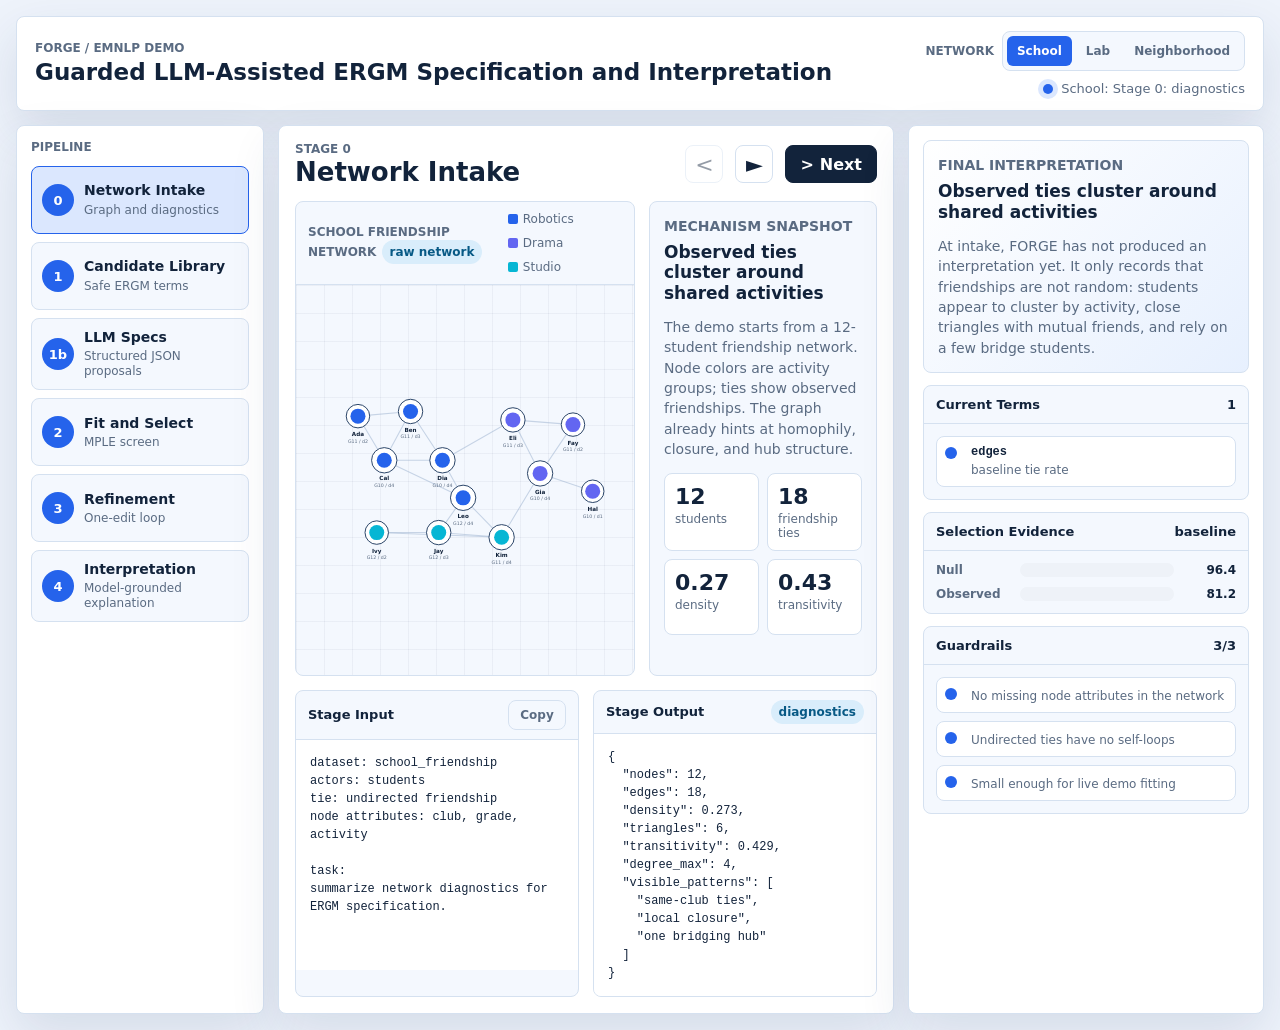
==== index.html @ 297fa92e "Remove 'toy' wording from interface copy" ====
<!doctype html>
<html lang="en">
  <head>
    <meta charset="utf-8" />
    <meta name="viewport" content="width=device-width, initial-scale=1" />
    <title>FORGE EMNLP Demo</title>
    <link rel="stylesheet" href="./styles.css" />
  </head>
  <body>
    <main class="app-shell">
      <header class="topbar">
        <div>
          <p class="eyebrow">FORGE / EMNLP Demo</p>
          <h1>Guarded LLM-Assisted ERGM Specification and Interpretation</h1>
        </div>
        <div class="top-actions">
          <div class="network-picker" aria-label="Choose demo network">
            <span class="network-label">Network</span>
            <div id="network-picker" class="network-options"></div>
          </div>
          <div class="run-status" aria-live="polite">
            <span class="status-dot"></span>
            <span id="stage-status">Stage 0 ready</span>
          </div>
        </div>
      </header>

      <section class="workspace">
        <aside class="stage-rail" aria-label="Pipeline stages">
          <div class="stage-title">Pipeline</div>
          <div id="stage-list" class="stage-list"></div>
        </aside>

        <section class="main-panel" aria-labelledby="current-stage-title">
          <div class="panel-head">
            <div>
              <p id="current-stage-kicker" class="kicker">Stage 0</p>
              <h2 id="current-stage-title">Network Intake</h2>
            </div>
            <div class="controls" aria-label="Stage controls">
              <button id="prev-step" class="icon-button" type="button" title="Previous stage" aria-label="Previous stage">
                <span aria-hidden="true">&lt;</span>
              </button>
              <button id="play-step" class="icon-button" type="button" title="Replay pipeline" aria-label="Replay pipeline">
                <span aria-hidden="true">&#9658;</span>
              </button>
              <button id="next-step" class="primary-button" type="button">
                <span aria-hidden="true">&gt;</span>
                <span>Next</span>
              </button>
            </div>
          </div>

          <div class="canvas-row">
            <div class="network-frame">
              <div class="canvas-toolbar">
                <div>
                  <span id="network-title" class="toolbar-label">School Friendship Network</span>
                  <span id="lens-label" class="lens-pill">raw network</span>
                </div>
                <div id="network-legend" class="legend"></div>
              </div>
              <svg id="network-svg" viewBox="0 0 720 440" role="img" aria-label="Small demo network visualization"></svg>
            </div>

            <div class="stage-card">
              <p class="card-label">Mechanism Snapshot</p>
              <h3 id="mechanism-title">Observed ties cluster by activity group</h3>
              <p id="mechanism-copy"></p>
              <div id="metric-grid" class="metric-grid"></div>
            </div>
          </div>

          <div class="evidence-grid">
            <div class="evidence-panel">
              <div class="panel-subhead">
                <span>Stage Input</span>
                <button id="copy-prompt" class="ghost-button" type="button">Copy</button>
              </div>
              <pre id="prompt-view" class="code-panel"></pre>
            </div>
            <div class="evidence-panel">
              <div class="panel-subhead">
                <span>Stage Output</span>
                <span id="output-badge" class="output-badge">diagnostics</span>
              </div>
              <pre id="output-view" class="code-panel"></pre>
            </div>
          </div>
        </section>

        <aside class="right-panel" aria-label="Model evidence">
          <section class="summary-band">
            <p class="card-label">Final Interpretation</p>
            <h3 id="theory-headline">Friendship is explained by shared context plus local clustering.</h3>
            <p id="theory-copy"></p>
          </section>

          <section class="term-section">
            <div class="panel-subhead compact">
              <span>Current Terms</span>
              <span id="term-count">0</span>
            </div>
            <div id="term-list" class="term-list"></div>
          </section>

          <section class="chart-section">
            <div class="panel-subhead compact">
              <span>Selection Evidence</span>
              <span id="best-model-label">M4</span>
            </div>
            <div id="bic-chart" class="bic-chart"></div>
          </section>

          <section class="audit-section">
            <div class="panel-subhead compact">
              <span>Guardrails</span>
              <span id="guardrail-score">0/0</span>
            </div>
            <div id="guardrail-list" class="guardrail-list"></div>
          </section>
        </aside>
      </section>
    </main>

    <script src="./app.js"></script>
  </body>
</html>
---- styles.css ----
:root {
  --bg: #eef3fb;
  --panel: #ffffff;
  --ink: #12233b;
  --muted: #5a6b82;
  --line: #d5e1f0;
  --green: #2563eb;
  --green-soft: #dbe7fe;
  --amber: #0284c7;
  --amber-soft: #d9edfb;
  --rose: #6366f1;
  --rose-soft: #e5e7ff;
  --blue: #06b6d4;
  --blue-soft: #cffafe;
  --gray-soft: #eef2f8;
  --shadow: 0 20px 50px rgba(30, 58, 95, 0.12);
}

* {
  box-sizing: border-box;
}

html,
body {
  margin: 0;
  min-height: 100%;
  color: var(--ink);
  background: var(--bg);
  font-family: Inter, ui-sans-serif, system-ui, -apple-system, BlinkMacSystemFont, "Segoe UI", sans-serif;
}

body {
  overflow-x: hidden;
}

button {
  font: inherit;
}

.app-shell {
  min-height: 100vh;
  display: flex;
  flex-direction: column;
  gap: 14px;
  padding: 16px;
}

.topbar {
  min-height: 76px;
  display: flex;
  align-items: center;
  justify-content: space-between;
  gap: 16px;
  padding: 14px 18px;
  background: var(--panel);
  border: 1px solid var(--line);
  border-radius: 8px;
  box-shadow: var(--shadow);
}

.eyebrow,
.kicker,
.card-label,
.stage-title,
.toolbar-label {
  margin: 0;
  color: var(--muted);
  font-size: 12px;
  font-weight: 700;
  text-transform: uppercase;
}

.topbar h1 {
  margin: 4px 0 0;
  max-width: 1040px;
  font-size: 23px;
  line-height: 1.18;
  font-weight: 760;
}

.top-actions {
  display: flex;
  align-items: flex-end;
  flex-direction: column;
  gap: 10px;
}

.network-picker {
  display: flex;
  align-items: center;
  gap: 8px;
}

.network-label {
  color: var(--muted);
  font-size: 12px;
  font-weight: 800;
  text-transform: uppercase;
}

.network-options {
  display: inline-flex;
  align-items: center;
  gap: 4px;
  padding: 4px;
  border: 1px solid var(--line);
  border-radius: 8px;
  background: #f4f8fe;
}

.network-button {
  min-height: 30px;
  padding: 0 10px;
  color: var(--muted);
  background: transparent;
  border: 0;
  border-radius: 6px;
  cursor: pointer;
  font-size: 12px;
  font-weight: 800;
}

.network-button:hover,
.network-button:focus-visible {
  color: var(--ink);
  background: var(--gray-soft);
  outline: none;
}

.network-button.active {
  color: #ffffff;
  background: var(--green);
}

.run-status {
  min-width: 150px;
  display: inline-flex;
  align-items: center;
  justify-content: flex-end;
  gap: 8px;
  color: var(--muted);
  font-size: 13px;
  white-space: nowrap;
}

.status-dot {
  width: 10px;
  height: 10px;
  border-radius: 50%;
  background: var(--green);
  box-shadow: 0 0 0 5px var(--green-soft);
}

.workspace {
  min-height: calc(100vh - 122px);
  display: grid;
  grid-template-columns: 248px minmax(0, 1fr) 356px;
  gap: 14px;
}

.stage-rail,
.main-panel,
.right-panel {
  min-width: 0;
  background: var(--panel);
  border: 1px solid var(--line);
  border-radius: 8px;
  box-shadow: var(--shadow);
}

.stage-rail {
  padding: 14px;
}

.stage-list {
  display: flex;
  flex-direction: column;
  gap: 8px;
  margin-top: 12px;
}

.stage-button {
  width: 100%;
  min-height: 68px;
  display: grid;
  grid-template-columns: 32px 1fr;
  gap: 10px;
  align-items: center;
  padding: 10px;
  text-align: left;
  color: var(--ink);
  background: #f4f8fe;
  border: 1px solid var(--line);
  border-radius: 8px;
  cursor: pointer;
}

.stage-button:hover,
.stage-button:focus-visible {
  border-color: var(--green);
  outline: none;
}

.stage-button.active {
  background: var(--green-soft);
  border-color: var(--green);
}

.stage-index {
  width: 32px;
  height: 32px;
  display: grid;
  place-items: center;
  border-radius: 50%;
  color: #ffffff;
  background: var(--green);
  font-size: 13px;
  font-weight: 800;
}

.stage-name {
  display: block;
  font-size: 14px;
  font-weight: 750;
  line-height: 1.15;
}

.stage-subtitle {
  display: block;
  margin-top: 4px;
  color: var(--muted);
  font-size: 12px;
  line-height: 1.25;
}

.main-panel {
  display: flex;
  flex-direction: column;
  gap: 14px;
  padding: 16px;
}

.panel-head,
.canvas-toolbar,
.panel-subhead,
.controls {
  display: flex;
  align-items: center;
  justify-content: space-between;
  gap: 12px;
}

.panel-head h2 {
  margin: 2px 0 0;
  font-size: 26px;
  line-height: 1.1;
}

.controls {
  justify-content: flex-end;
}

.icon-button,
.primary-button,
.ghost-button {
  border: 1px solid var(--line);
  border-radius: 8px;
  background: var(--panel);
  color: var(--ink);
  cursor: pointer;
}

.icon-button {
  width: 38px;
  height: 38px;
  display: grid;
  place-items: center;
  font-size: 22px;
}

.primary-button {
  height: 38px;
  display: inline-flex;
  align-items: center;
  gap: 6px;
  padding: 0 14px;
  color: #ffffff;
  background: var(--ink);
  border-color: var(--ink);
  font-weight: 750;
}

.ghost-button {
  min-width: 58px;
  height: 30px;
  padding: 0 10px;
  color: var(--muted);
  background: #f4f8fe;
  font-size: 12px;
  font-weight: 700;
}

.icon-button:hover,
.primary-button:hover,
.ghost-button:hover,
.stage-button:hover {
  transform: translateY(-1px);
}

.icon-button:disabled,
.primary-button:disabled {
  cursor: not-allowed;
  opacity: 0.45;
  transform: none;
}

.canvas-row {
  min-height: 438px;
  display: grid;
  grid-template-columns: minmax(340px, 1fr) minmax(210px, 240px);
  gap: 14px;
}

.network-frame,
.stage-card,
.evidence-panel,
.summary-band,
.term-section,
.chart-section,
.audit-section {
  border: 1px solid var(--line);
  border-radius: 8px;
  background: #f4f8fe;
}

.network-frame {
  min-height: 438px;
  display: flex;
  flex-direction: column;
  overflow: hidden;
}

.canvas-toolbar {
  min-height: 46px;
  padding: 10px 12px;
  border-bottom: 1px solid var(--line);
}

.lens-pill,
.output-badge {
  display: inline-flex;
  align-items: center;
  min-height: 24px;
  padding: 0 8px;
  border-radius: 999px;
  background: var(--amber-soft);
  color: #075985;
  font-size: 12px;
  font-weight: 750;
}

.legend {
  display: flex;
  flex-wrap: wrap;
  gap: 10px;
  color: var(--muted);
  font-size: 12px;
}

.legend span {
  display: inline-flex;
  align-items: center;
  gap: 5px;
}

.swatch {
  width: 10px;
  height: 10px;
  border-radius: 2px;
  display: inline-block;
}

.robotics {
  background: var(--green);
}

.drama {
  background: var(--rose);
}

.studio {
  background: var(--blue);
}

#network-svg {
  width: 100%;
  min-height: 390px;
  flex: 1;
  background:
    linear-gradient(rgba(30, 58, 95, 0.05) 1px, transparent 1px),
    linear-gradient(90deg, rgba(30, 58, 95, 0.05) 1px, transparent 1px);
  background-size: 28px 28px;
}

.edge {
  stroke: #9db3d0;
  stroke-width: 2.3;
  stroke-linecap: round;
  opacity: 0.52;
}

.edge.highlight {
  stroke: var(--amber);
  stroke-width: 4;
  opacity: 0.95;
}

.edge.muted {
  opacity: 0.18;
}

.node-ring {
  fill: #ffffff;
  stroke: #1e3a5f;
  stroke-width: 2;
}

.node-ring.highlight {
  stroke: var(--amber);
  stroke-width: 5;
}

.node-label {
  fill: var(--ink);
  font-size: 12px;
  font-weight: 750;
  pointer-events: none;
}

.node-sub {
  fill: var(--muted);
  font-size: 10px;
  pointer-events: none;
}

.stage-card {
  padding: 14px;
}

.stage-card h3,
.summary-band h3 {
  margin: 6px 0 8px;
  font-size: 17px;
  line-height: 1.2;
}

.stage-card p,
.summary-band p {
  color: var(--muted);
  font-size: 14px;
  line-height: 1.45;
}

.metric-grid {
  display: grid;
  grid-template-columns: 1fr 1fr;
  gap: 8px;
  margin-top: 14px;
}

.metric {
  min-height: 76px;
  padding: 10px;
  border: 1px solid var(--line);
  border-radius: 8px;
  background: var(--panel);
}

.metric-value {
  display: block;
  font-size: 22px;
  font-weight: 800;
}

.metric-label {
  display: block;
  margin-top: 3px;
  color: var(--muted);
  font-size: 12px;
}

.evidence-grid {
  display: grid;
  grid-template-columns: 1fr 1fr;
  gap: 14px;
  min-height: 276px;
}

.evidence-panel {
  min-width: 0;
  display: flex;
  flex-direction: column;
  overflow: hidden;
}

.panel-subhead {
  min-height: 42px;
  padding: 9px 12px;
  border-bottom: 1px solid var(--line);
  color: var(--ink);
  font-size: 13px;
  font-weight: 800;
}

.panel-subhead.compact {
  min-height: 38px;
}

.code-panel {
  margin: 0;
  padding: 14px;
  min-height: 230px;
  max-height: 314px;
  overflow: auto;
  color: #12233b;
  background: #ffffff;
  font-family: "SFMono-Regular", Consolas, "Liberation Mono", monospace;
  font-size: 12px;
  line-height: 1.5;
  white-space: pre-wrap;
}

.right-panel {
  display: flex;
  flex-direction: column;
  gap: 12px;
  padding: 14px;
}

.summary-band {
  padding: 14px;
  background: linear-gradient(135deg, #ffffff, #e7f0fe);
}

.summary-band p {
  margin-bottom: 0;
}

.term-section,
.chart-section,
.audit-section {
  overflow: hidden;
}

.term-list,
.guardrail-list {
  display: flex;
  flex-direction: column;
  gap: 8px;
  padding: 12px;
}

.term-chip,
.guardrail-item {
  display: grid;
  grid-template-columns: 18px 1fr;
  gap: 8px;
  align-items: start;
  min-height: 34px;
  padding: 8px;
  border: 1px solid var(--line);
  border-radius: 8px;
  background: var(--panel);
  font-size: 12px;
  line-height: 1.25;
}

.term-dot,
.guardrail-dot {
  width: 12px;
  height: 12px;
  margin-top: 2px;
  border-radius: 50%;
  background: var(--green);
}

.term-name {
  display: block;
  font-family: "SFMono-Regular", Consolas, "Liberation Mono", monospace;
  font-weight: 750;
}

.term-meaning,
.guardrail-copy {
  display: block;
  margin-top: 3px;
  color: var(--muted);
}

.bic-chart {
  display: flex;
  flex-direction: column;
  gap: 10px;
  padding: 12px;
}

.bar-row {
  display: grid;
  grid-template-columns: 76px 1fr 54px;
  gap: 8px;
  align-items: center;
  font-size: 12px;
}

.bar-label {
  color: var(--muted);
  font-weight: 750;
}

.bar-track {
  height: 14px;
  background: var(--gray-soft);
  border-radius: 999px;
  overflow: hidden;
}

.bar-fill {
  height: 100%;
  min-width: 4px;
  border-radius: 999px;
  background: var(--green);
}

.bar-row:nth-child(2) .bar-fill {
  background: var(--amber);
}

.bar-row:nth-child(3) .bar-fill {
  background: var(--rose);
}

.bar-value {
  text-align: right;
  font-weight: 800;
}

@media (max-width: 1180px) {
  .workspace {
    grid-template-columns: 210px minmax(520px, 1fr);
  }

  .right-panel {
    grid-column: 1 / -1;
    display: grid;
    grid-template-columns: 1.4fr 1fr 1fr;
  }
}

@media (max-width: 860px) {
  .app-shell {
    padding: 10px;
  }

  .topbar,
  .workspace,
  .canvas-row,
  .evidence-grid,
  .right-panel {
    grid-template-columns: 1fr;
  }

  .topbar {
    align-items: flex-start;
    flex-direction: column;
  }

  .top-actions,
  .network-picker {
    width: 100%;
    align-items: flex-start;
  }

  .network-options {
    width: 100%;
    flex-wrap: wrap;
  }

  .network-button {
    flex: 1;
    min-width: 96px;
  }

  .run-status {
    justify-content: flex-start;
  }

  .stage-rail {
    order: 2;
  }

  .stage-list {
    display: grid;
    grid-template-columns: repeat(2, minmax(0, 1fr));
  }

  .panel-head {
    align-items: flex-start;
    flex-direction: column;
  }

  .controls {
    width: 100%;
  }

  .primary-button {
    flex: 1;
    justify-content: center;
  }

  .canvas-toolbar {
    align-items: flex-start;
    flex-direction: column;
  }

  #network-svg {
    min-height: 330px;
  }
}

@media (max-width: 520px) {
  .stage-list,
  .metric-grid {
    grid-template-columns: 1fr;
  }

  .topbar h1 {
    font-size: 19px;
  }
}
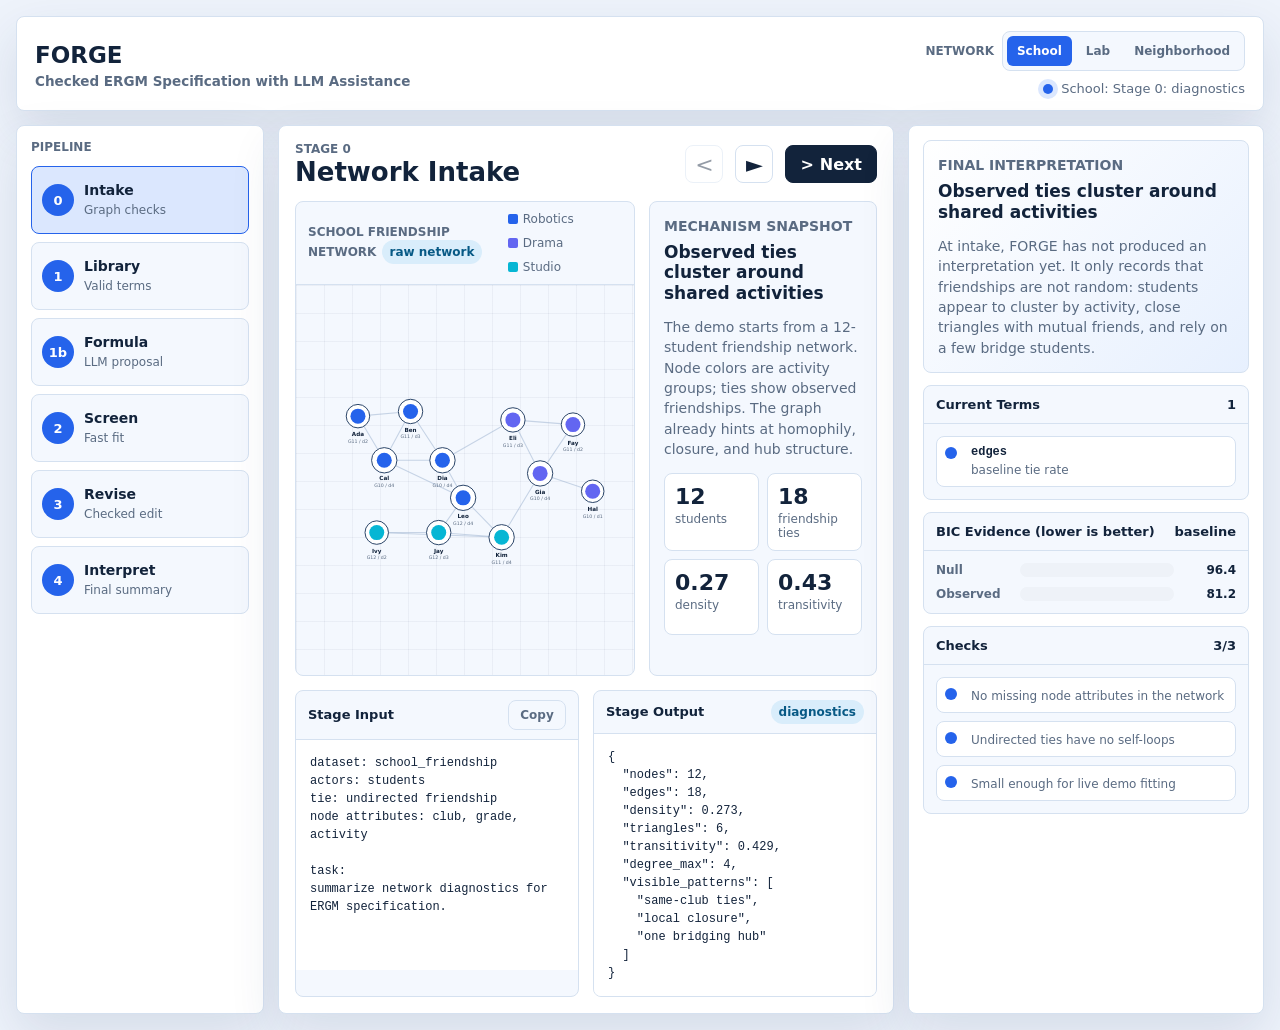
==== commit 6e41c6d8: "Simplify dashboard copy: short header, plain-language stage labels, Stage 4 rewrite" ====
--- a/index.html
+++ b/index.html
@@ -10,8 +10,8 @@
     <main class="app-shell">
       <header class="topbar">
         <div>
-          <p class="eyebrow">FORGE / EMNLP Demo</p>
-          <h1>Guarded LLM-Assisted ERGM Specification and Interpretation</h1>
+          <h1>FORGE</h1>
+          <p class="tagline">Checked ERGM Specification with LLM Assistance</p>
         </div>
         <div class="top-actions">
           <div class="network-picker" aria-label="Choose demo network">
@@ -106,7 +106,7 @@
 
           <section class="chart-section">
             <div class="panel-subhead compact">
-              <span>Selection Evidence</span>
+              <span>BIC Evidence (lower is better)</span>
               <span id="best-model-label">M4</span>
             </div>
             <div id="bic-chart" class="bic-chart"></div>
@@ -114,7 +114,7 @@
 
           <section class="audit-section">
             <div class="panel-subhead compact">
-              <span>Guardrails</span>
+              <span>Checks</span>
               <span id="guardrail-score">0/0</span>
             </div>
             <div id="guardrail-list" class="guardrail-list"></div>
--- a/styles.css
+++ b/styles.css
@@ -70,6 +70,13 @@
   text-transform: uppercase;
 }
 
+.tagline {
+  margin: 4px 0 0;
+  color: var(--muted);
+  font-size: 13.5px;
+  font-weight: 650;
+}
+
 .topbar h1 {
   margin: 4px 0 0;
   max-width: 1040px;
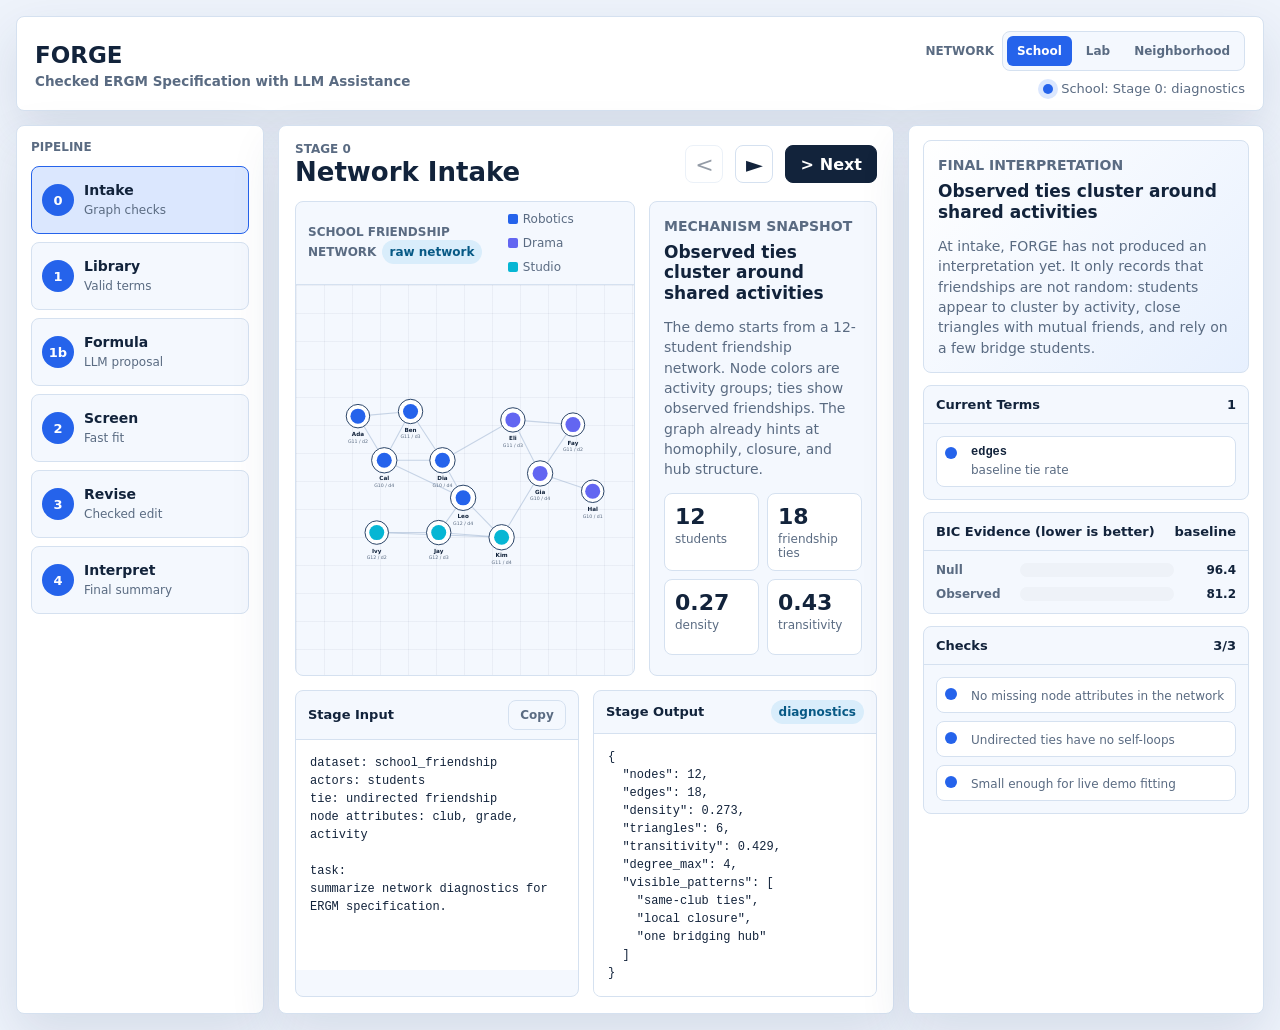
==== commit 053b3de1: "Add live pipeline mode front-end and layout/robustness fixes - live.js: health-gated live run bar; b" ====
--- a/index.html
+++ b/index.html
@@ -24,6 +24,65 @@
           </div>
         </div>
       </header>
+
+      <section id="live-bar" class="live-bar" hidden aria-label="Live pipeline run">
+        <div class="live-field">
+          <label for="live-source">Network</label>
+          <select id="live-source">
+            <option value="school" selected>School</option>
+            <option value="lab">Lab</option>
+            <option value="neighborhood">Neighborhood</option>
+            <option value="custom">Custom JSON</option>
+          </select>
+        </div>
+        <div class="live-field">
+          <label for="live-model">Model</label>
+          <select id="live-model"></select>
+        </div>
+        <div class="live-field grow">
+          <label for="live-actors">Actors</label>
+          <input id="live-actors" type="text" />
+        </div>
+        <div class="live-field grow">
+          <label for="live-tie">Tie meaning</label>
+          <input id="live-tie" type="text" />
+        </div>
+        <div class="live-field grow">
+          <label for="live-constraint">Constraint</label>
+          <input id="live-constraint" type="text" />
+        </div>
+        <button id="live-run" class="primary-button live-run" type="button">
+          <span aria-hidden="true">&#9658;</span>
+          <span>Run live pipeline</span>
+        </button>
+        <span id="live-status" class="live-status" data-state="idle">Live server connected — run the real pipeline on this network.</span>
+        <div id="live-custom-wrap" class="live-custom" hidden>
+          <label for="live-custom">Custom network JSON — {"directed": false, "nodes": [{"id": "a", "attrs": {"team": "X"}}, {"id": "b", "attrs": {"team": "Y"}}], "edges": [["a", "b"]]}</label>
+          <textarea id="live-custom" rows="6" spellcheck="false">{
+  "directed": false,
+  "nodes": [
+    {"id": "a", "attrs": {"team": "X", "level": "junior"}},
+    {"id": "b", "attrs": {"team": "X", "level": "senior"}},
+    {"id": "c", "attrs": {"team": "X", "level": "junior"}},
+    {"id": "d", "attrs": {"team": "Y", "level": "senior"}},
+    {"id": "e", "attrs": {"team": "Y", "level": "junior"}},
+    {"id": "f", "attrs": {"team": "Y", "level": "junior"}},
+    {"id": "g", "attrs": {"team": "Z", "level": "senior"}},
+    {"id": "h", "attrs": {"team": "Z", "level": "junior"}},
+    {"id": "i", "attrs": {"team": "Z", "level": "senior"}},
+    {"id": "j", "attrs": {"team": "X", "level": "senior"}},
+    {"id": "k", "attrs": {"team": "Y", "level": "senior"}},
+    {"id": "l", "attrs": {"team": "Z", "level": "junior"}}
+  ],
+  "edges": [
+    ["a", "b"], ["a", "c"], ["b", "c"], ["b", "j"], ["c", "j"],
+    ["d", "e"], ["d", "f"], ["e", "f"], ["d", "k"], ["f", "k"],
+    ["g", "h"], ["g", "i"], ["h", "i"], ["i", "l"], ["g", "l"],
+    ["j", "d"], ["k", "g"], ["e", "l"]
+  ]
+}</textarea>
+        </div>
+      </section>
 
       <section class="workspace">
         <aside class="stage-rail" aria-label="Pipeline stages">
@@ -124,5 +183,6 @@
     </main>
 
     <script src="./app.js"></script>
+    <script src="./live.js"></script>
   </body>
 </html>
--- a/styles.css
+++ b/styles.css
@@ -744,3 +744,129 @@
     font-size: 19px;
   }
 }
+
+/* ---------------------------------------------------------------- live mode */
+
+.live-bar {
+  display: flex;
+  flex-wrap: wrap;
+  align-items: flex-end;
+  gap: 12px;
+  padding: 12px 18px;
+  background: var(--panel);
+  border: 1px solid var(--line);
+  border-radius: 8px;
+  box-shadow: var(--shadow);
+}
+
+.live-field {
+  display: flex;
+  flex-direction: column;
+  gap: 4px;
+  min-width: 120px;
+}
+
+.live-field.grow {
+  flex: 1 1 190px;
+}
+
+.live-field label {
+  font-size: 11px;
+  font-weight: 600;
+  letter-spacing: 0.04em;
+  text-transform: uppercase;
+  color: var(--muted);
+}
+
+.live-field select,
+.live-field input {
+  font: inherit;
+  font-size: 13px;
+  color: var(--ink);
+  background: #fff;
+  border: 1px solid var(--line);
+  border-radius: 6px;
+  padding: 7px 9px;
+}
+
+.live-field select:focus-visible,
+.live-field input:focus-visible,
+.live-custom textarea:focus-visible {
+  outline: 2px solid var(--green);
+  outline-offset: 1px;
+}
+
+.live-run {
+  white-space: nowrap;
+}
+
+.live-status {
+  flex: 1 1 100%;
+  font-size: 12.5px;
+  color: var(--muted);
+}
+
+.live-status[data-state="running"] {
+  color: var(--green);
+}
+
+.live-status[data-state="running"]::before {
+  content: "";
+  display: inline-block;
+  width: 9px;
+  height: 9px;
+  margin-right: 7px;
+  border-radius: 50%;
+  border: 2px solid var(--green-soft);
+  border-top-color: var(--green);
+  animation: live-spin 0.9s linear infinite;
+  vertical-align: -1px;
+}
+
+.live-status[data-state="done"] {
+  color: #15803d;
+}
+
+.live-status[data-state="error"] {
+  color: #b91c1c;
+}
+
+@keyframes live-spin {
+  to {
+    transform: rotate(360deg);
+  }
+}
+
+.live-custom {
+  flex: 1 1 100%;
+  display: flex;
+  flex-direction: column;
+  gap: 4px;
+}
+
+.live-custom label {
+  font-size: 11px;
+  color: var(--muted);
+}
+
+.live-custom textarea {
+  font-family: "SF Mono", ui-monospace, SFMono-Regular, Menlo, monospace;
+  font-size: 12px;
+  color: var(--ink);
+  background: var(--gray-soft);
+  border: 1px solid var(--line);
+  border-radius: 6px;
+  padding: 9px 11px;
+  resize: vertical;
+}
+
+.live-custom[hidden],
+.live-bar[hidden] {
+  display: none;
+}
+
+#mechanism-copy {
+  max-height: 236px;
+  overflow-y: auto;
+  padding-right: 6px;
+}
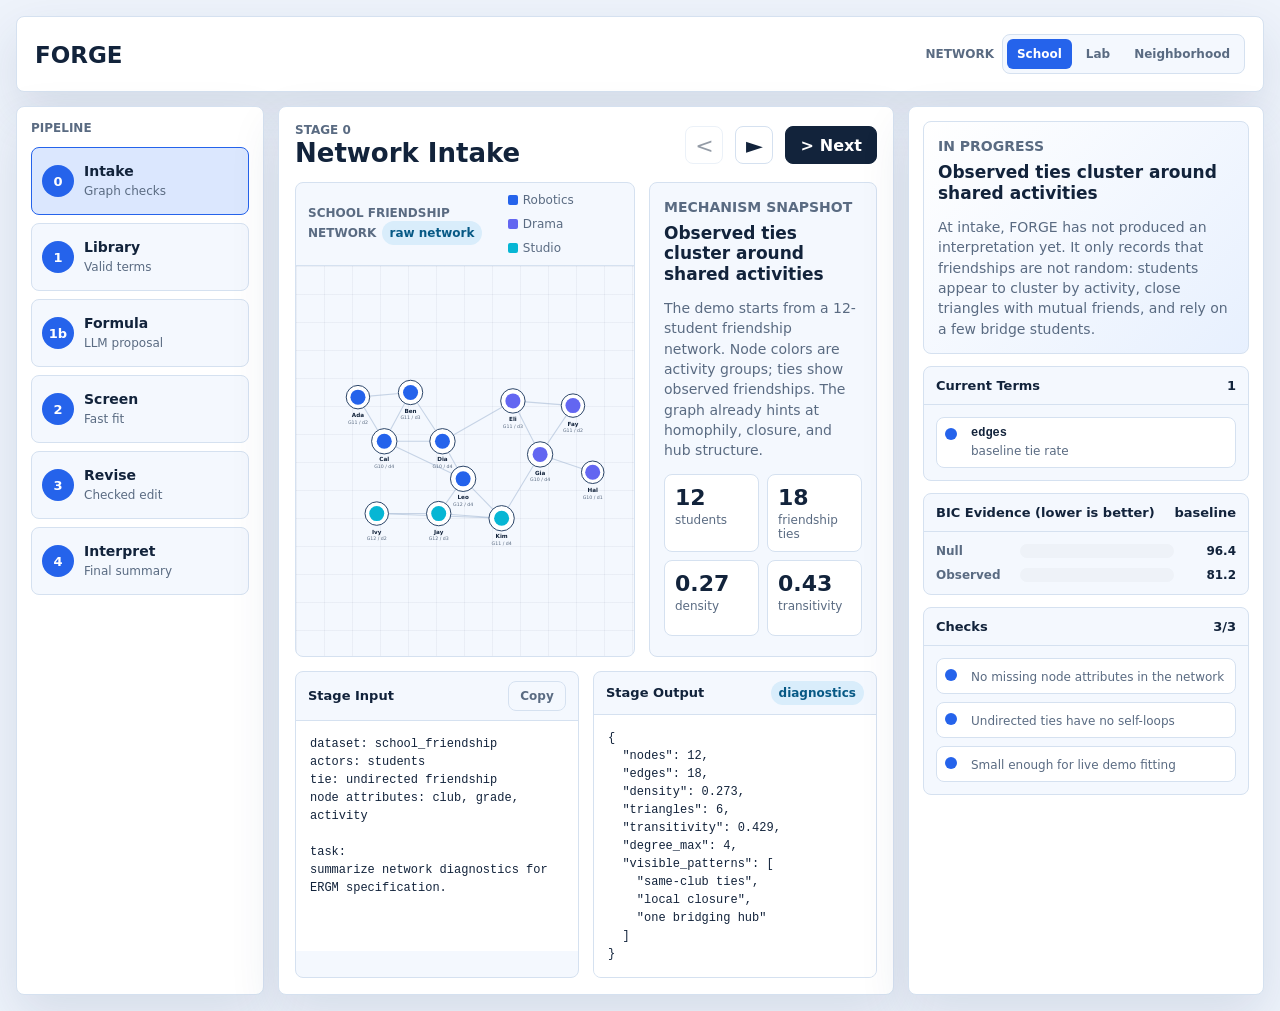
==== commit 4febed18: "Trim demo chrome: drop tagline, duplicate network picker, header status - remove header tagline and " ====
--- a/index.html
+++ b/index.html
@@ -11,7 +11,6 @@
       <header class="topbar">
         <div>
           <h1>FORGE</h1>
-          <p class="tagline">Checked ERGM Specification with LLM Assistance</p>
         </div>
         <div class="top-actions">
           <div class="network-picker" aria-label="Choose demo network">
@@ -150,7 +149,7 @@
 
         <aside class="right-panel" aria-label="Model evidence">
           <section class="summary-band">
-            <p class="card-label">Final Interpretation</p>
+            <p id="summary-label" class="card-label">In progress</p>
             <h3 id="theory-headline">Friendship is explained by shared context plus local clustering.</h3>
             <p id="theory-copy"></p>
           </section>
--- a/styles.css
+++ b/styles.css
@@ -870,3 +870,14 @@
   overflow-y: auto;
   padding-right: 6px;
 }
+
+/* Header run-status duplicates the stage rail below — always hidden. */
+.run-status {
+  display: none;
+}
+
+/* In live mode the run bar's Network dropdown replaces the header picker;
+   keep the header picker only for cached/static hosting (no run bar there). */
+body.forge-live .network-picker {
+  display: none;
+}
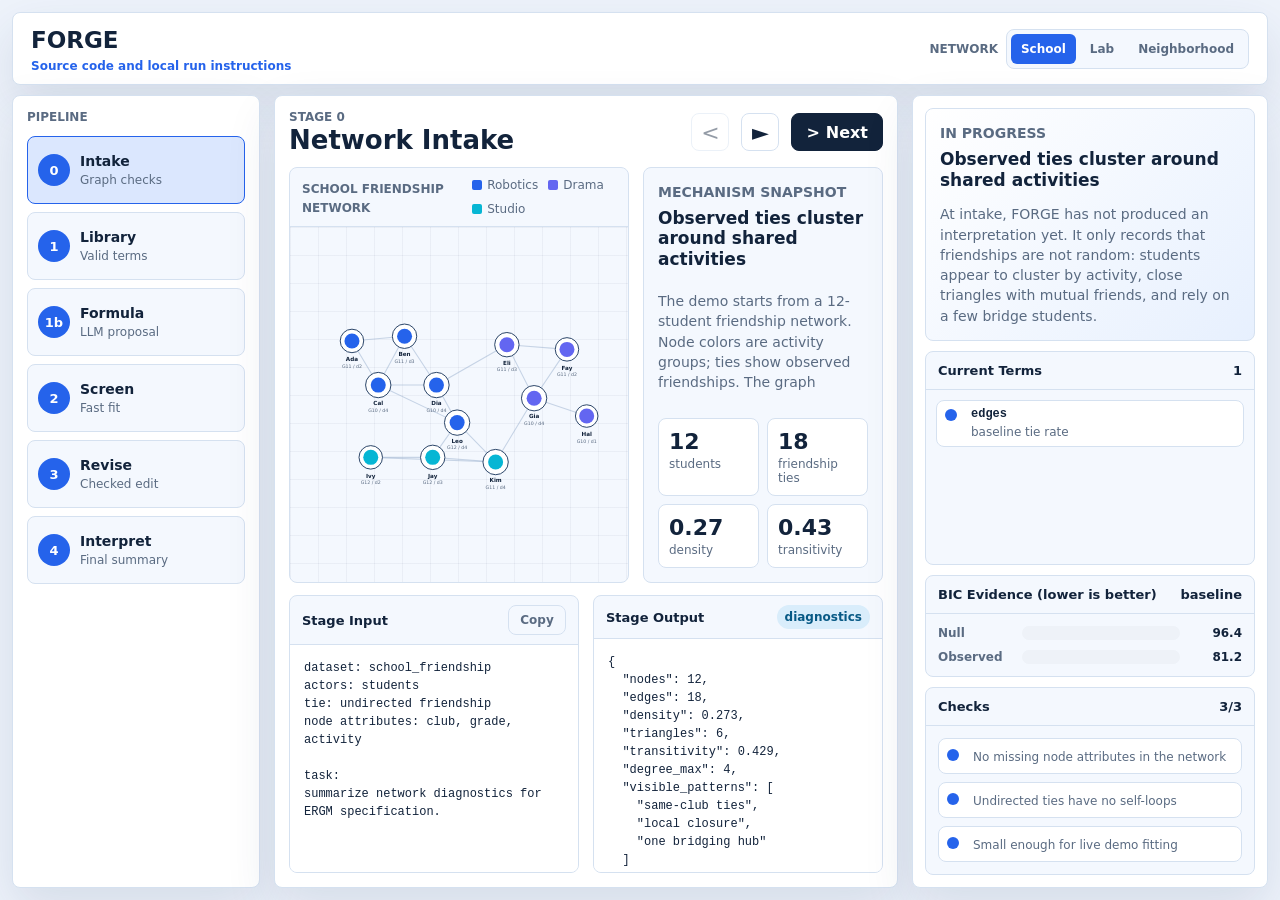
==== commit fb26df54: "Deploy cached demo with source link" ====
--- a/index.html
+++ b/index.html
@@ -11,6 +11,7 @@
       <header class="topbar">
         <div>
           <h1>FORGE</h1>
+          <a class="source-link" href="https://github.com/yidans/forge-demo">Source code and local run instructions</a>
         </div>
         <div class="top-actions">
           <div class="network-picker" aria-label="Choose demo network">
--- a/styles.css
+++ b/styles.css
@@ -85,6 +85,20 @@
   font-weight: 760;
 }
 
+.source-link {
+  display: inline-block;
+  margin-top: 5px;
+  color: var(--green);
+  font-size: 12px;
+  font-weight: 750;
+  text-decoration: none;
+}
+
+.source-link:hover,
+.source-link:focus-visible {
+  text-decoration: underline;
+}
+
 .top-actions {
   display: flex;
   align-items: flex-end;
@@ -881,3 +895,141 @@
 body.forge-live .network-picker {
   display: none;
 }
+
+/* ================= Single-screen dashboard (wide layout) =================
+   Lock the whole app to one viewport; only inner regions (code panes, term
+   list, long copy) scroll. Applies only to the full three-column layout —
+   the narrow/stacked responsive modes below keep normal page scrolling. */
+@media (min-width: 1181px) {
+  html,
+  body {
+    height: 100%;
+    overflow: hidden;
+  }
+
+  .app-shell {
+    height: 100vh;
+    min-height: 0;
+    gap: 10px;
+    padding: 12px;
+    overflow: hidden;
+  }
+
+  .topbar {
+    min-height: 48px;
+    padding: 10px 18px;
+  }
+
+  .workspace {
+    flex: 1;
+    min-height: 0;
+  }
+
+  .stage-rail,
+  .main-panel,
+  .right-panel {
+    min-height: 0;
+  }
+
+  .stage-rail {
+    overflow-y: auto;
+  }
+
+  .main-panel {
+    gap: 12px;
+    padding: 14px;
+    overflow: hidden;
+  }
+
+  .canvas-row {
+    flex: 1.5 1 0;
+    min-height: 0;
+    grid-template-rows: minmax(0, 1fr);
+  }
+
+  .network-frame,
+  #network-svg {
+    min-height: 0;
+  }
+
+  .stage-card {
+    display: flex;
+    flex-direction: column;
+    min-height: 0;
+    overflow: hidden;
+  }
+
+  #mechanism-copy {
+    flex: 1;
+    min-height: 0;
+    max-height: none;
+  }
+
+  .metric-grid {
+    flex: 0 0 auto;
+    margin-top: 12px;
+  }
+
+  .metric {
+    min-height: 60px;
+  }
+
+  .evidence-grid {
+    flex: 1 1 0;
+    min-height: 0;
+    grid-template-rows: minmax(0, 1fr);
+  }
+
+  .code-panel {
+    flex: 1;
+    min-height: 0;
+    max-height: none;
+  }
+
+  .right-panel {
+    gap: 10px;
+    padding: 12px;
+    overflow: hidden;
+  }
+
+  .summary-band {
+    flex: 0 1 auto;
+    min-height: 0;
+    max-height: 38%;
+    overflow-y: auto;
+  }
+
+  .term-section {
+    flex: 1 1 0;
+    min-height: 108px;
+    display: flex;
+    flex-direction: column;
+  }
+
+  .term-section .term-list {
+    flex: 1;
+    min-height: 0;
+    overflow-y: auto;
+    gap: 6px;
+    padding: 10px;
+  }
+
+  .term-section .term-chip {
+    min-height: 0;
+    padding: 6px 8px;
+  }
+
+  .chart-section,
+  .audit-section {
+    flex: 0 0 auto;
+  }
+
+  .live-bar {
+    padding: 10px 14px;
+  }
+}
+
+/* Per-stage highlight lenses removed — hide the lens badge. */
+#lens-label {
+  display: none;
+}
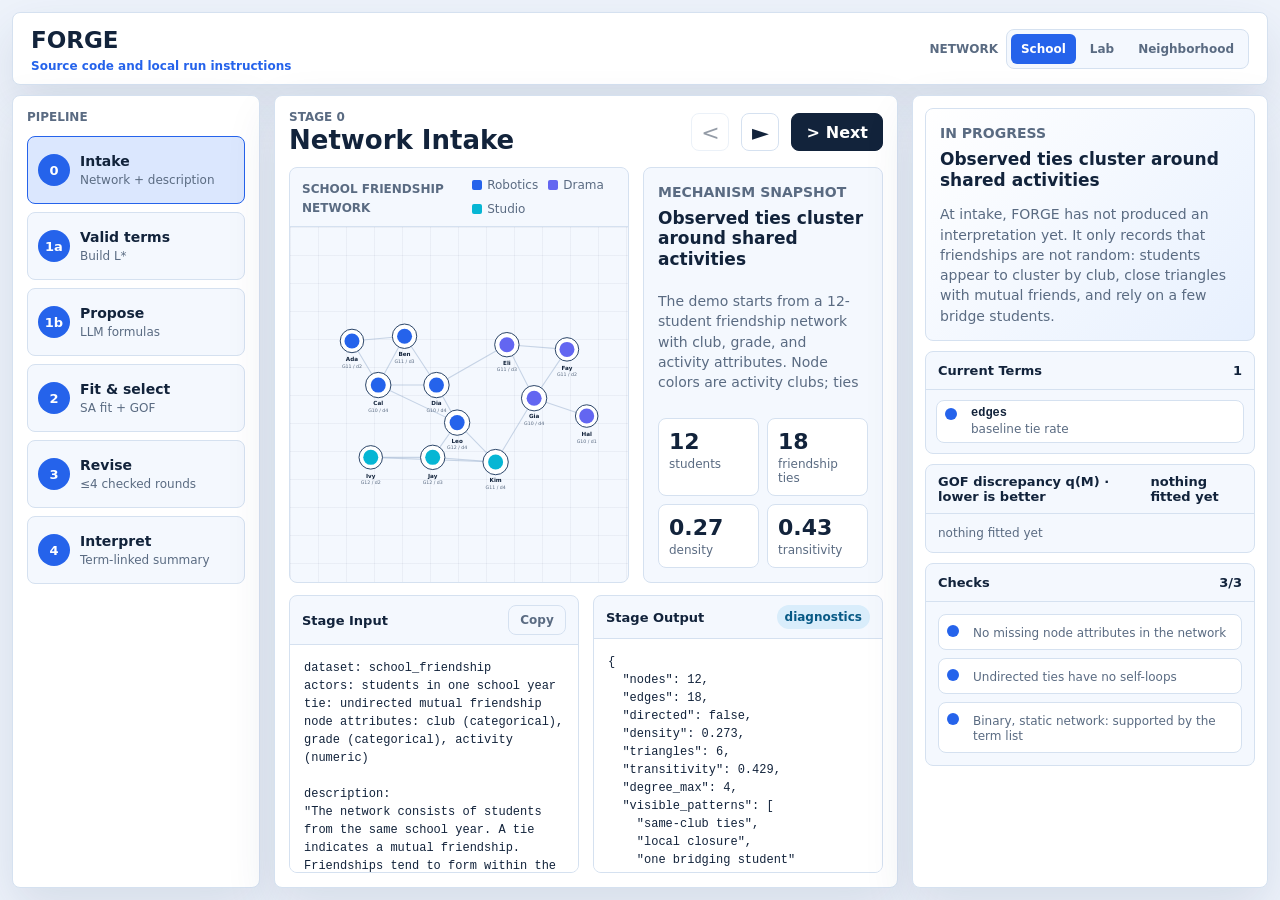
==== commit 92f2cccb: "Align interface and live backend with SA fitting, q(M) selection, and four-round revision Static wal" ====
--- a/index.html
+++ b/index.html
@@ -3,7 +3,7 @@
   <head>
     <meta charset="utf-8" />
     <meta name="viewport" content="width=device-width, initial-scale=1" />
-    <title>FORGE EMNLP Demo</title>
+    <title>FORGE Demo</title>
     <link rel="stylesheet" href="./styles.css" />
   </head>
   <body>
@@ -165,15 +165,23 @@
 
           <section class="chart-section">
             <div class="panel-subhead compact">
-              <span>BIC Evidence (lower is better)</span>
+              <span id="chart-title">GOF discrepancy q(M) &middot; lower is better</span>
               <span id="best-model-label">M4</span>
             </div>
             <div id="bic-chart" class="bic-chart"></div>
           </section>
 
+          <section id="rounds-section" class="rounds-section" hidden>
+            <div class="panel-subhead compact">
+              <span>Revision Rounds (max 4)</span>
+              <span id="rounds-score">0/0 accepted</span>
+            </div>
+            <div id="rounds-list" class="rounds-list"></div>
+          </section>
+
           <section class="audit-section">
             <div class="panel-subhead compact">
-              <span>Checks</span>
+              <span id="checks-title">Checks</span>
               <span id="guardrail-score">0/0</span>
             </div>
             <div id="guardrail-list" class="guardrail-list"></div>
--- a/styles.css
+++ b/styles.css
@@ -627,7 +627,7 @@
 
 .bar-row {
   display: grid;
-  grid-template-columns: 76px 1fr 54px;
+  grid-template-columns: 118px 1fr 44px;
   gap: 8px;
   align-items: center;
   font-size: 12px;
@@ -898,9 +898,11 @@
 
 /* ================= Single-screen dashboard (wide layout) =================
    Lock the whole app to one viewport; only inner regions (code panes, term
-   list, long copy) scroll. Applies only to the full three-column layout —
-   the narrow/stacked responsive modes below keep normal page scrolling. */
-@media (min-width: 1181px) {
+   list, long copy) scroll. Applies only to the full three-column layout on a
+   tall-enough (fullscreen) viewport — in a shorter window, or on narrow/
+   stacked layouts, the page keeps its normal size and scrolls so text is
+   never compressed. */
+@media (min-width: 1181px) and (min-height: 880px) {
   html,
   body {
     height: 100%;
@@ -995,13 +997,13 @@
   .summary-band {
     flex: 0 1 auto;
     min-height: 0;
-    max-height: 38%;
+    max-height: 26%;
     overflow-y: auto;
   }
 
   .term-section {
     flex: 1 1 0;
-    min-height: 108px;
+    min-height: 150px;
     display: flex;
     flex-direction: column;
   }
@@ -1015,8 +1017,13 @@
   }
 
   .term-section .term-chip {
-    min-height: 0;
-    padding: 6px 8px;
+    flex-shrink: 0;
+    min-height: 0;
+    padding: 5px 8px;
+  }
+
+  .term-section .term-meaning {
+    margin-top: 1px;
   }
 
   .chart-section,
@@ -1033,3 +1040,185 @@
 #lens-label {
   display: none;
 }
+
+/* ================= AAAI-27 revision: q(M) chart, eligibility, rounds ===== */
+
+.bar-row.ineligible .bar-label,
+.bar-row.ineligible .bar-value {
+  color: var(--muted);
+  text-decoration: line-through;
+  text-decoration-color: rgba(90, 107, 130, 0.6);
+}
+
+.bar-row.ineligible .bar-fill {
+  background: repeating-linear-gradient(135deg, #c7d2e2 0 4px, #eef2f8 4px 8px);
+}
+
+.bar-row.selected .bar-label {
+  color: var(--ink);
+}
+
+.bar-row.selected .bar-label::after {
+  content: " \2713";
+  color: #15803d;
+  font-weight: 900;
+}
+
+.bar-row.rejected .bar-fill {
+  background: #c7d2e2;
+}
+
+.bar-row.rejected .bar-label,
+.bar-row.rejected .bar-value {
+  color: var(--muted);
+}
+
+.rounds-section {
+  border: 1px solid var(--line);
+  border-radius: 8px;
+  background: #f4f8fe;
+  overflow: hidden;
+}
+
+.rounds-section[hidden] {
+  display: none;
+}
+
+.rounds-list {
+  display: flex;
+  flex-direction: column;
+  gap: 6px;
+  padding: 10px 12px;
+}
+
+.round-item {
+  display: grid;
+  grid-template-columns: 24px 1fr auto;
+  gap: 8px;
+  align-items: center;
+  min-height: 34px;
+  padding: 6px 8px;
+  border: 1px solid var(--line);
+  border-radius: 8px;
+  background: var(--panel);
+  font-size: 12px;
+  line-height: 1.25;
+}
+
+.round-item.accepted {
+  border-color: #86efac;
+  background: #f0fdf4;
+}
+
+.round-item.rejected {
+  border-color: #fecaca;
+  background: #fff7f7;
+}
+
+.round-badge {
+  width: 22px;
+  height: 22px;
+  display: grid;
+  place-items: center;
+  border-radius: 50%;
+  color: #ffffff;
+  font-size: 12px;
+  font-weight: 900;
+}
+
+.round-item.accepted .round-badge {
+  background: #15803d;
+}
+
+.round-item.rejected .round-badge {
+  background: #b91c1c;
+}
+
+.round-edit {
+  display: block;
+  font-family: "SFMono-Regular", Consolas, "Liberation Mono", monospace;
+  font-weight: 750;
+  word-break: break-word;
+}
+
+.round-reason {
+  display: block;
+  margin-top: 2px;
+  color: var(--muted);
+}
+
+.round-q {
+  color: var(--ink);
+  font-weight: 800;
+  white-space: nowrap;
+  text-align: right;
+}
+
+.round-q small {
+  display: block;
+  color: var(--muted);
+  font-weight: 600;
+  font-size: 10px;
+}
+
+.guardrail-dot[data-status="fail"] {
+  background: #b91c1c !important;
+}
+
+@media (min-width: 1181px) and (min-height: 880px) {
+  .rounds-section {
+    flex: 0 0 auto;
+    max-height: 32%;
+    display: flex;
+    flex-direction: column;
+  }
+
+  .rounds-section .rounds-list {
+    flex: 1;
+    min-height: 0;
+    overflow-y: auto;
+  }
+}
+
+.chart-empty {
+  margin: 0;
+  color: var(--muted);
+  font-size: 12px;
+}
+
+.chart-empty {
+  margin: 0;
+  color: var(--muted);
+  font-size: 12px;
+}
+
+
+/* Right column: let it scroll instead of crushing the summary band. */
+@media (min-width: 1181px) and (min-height: 880px) {
+  .right-panel {
+    overflow-y: auto;
+  }
+
+  .summary-band {
+    flex: 0 0 auto;
+    max-height: none;
+    overflow: visible;
+  }
+
+  .term-section {
+    flex: 0 0 auto;
+    min-height: 0;
+  }
+
+  .term-section .term-list {
+    max-height: 206px;
+  }
+
+  .rounds-section {
+    max-height: none;
+  }
+
+  .rounds-section .rounds-list {
+    overflow: visible;
+  }
+}
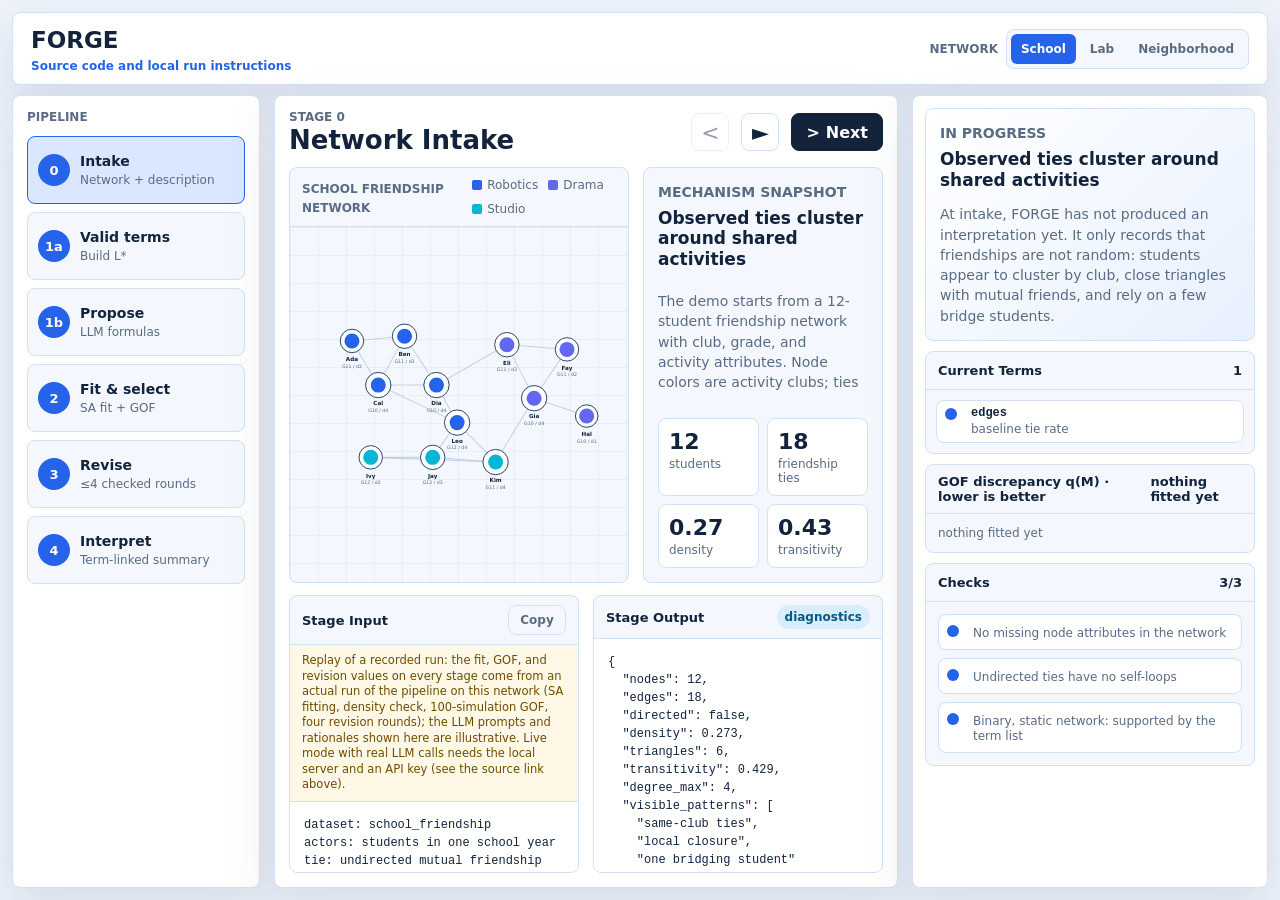
==== commit d1c0b959: "Disclose that the static walkthrough replays a recorded run" ====
--- a/index.html
+++ b/index.html
@@ -136,6 +136,7 @@
                 <span>Stage Input</span>
                 <button id="copy-prompt" class="ghost-button" type="button">Copy</button>
               </div>
+              <p id="replay-note" class="replay-note">Replay of a recorded run: the fit, GOF, and revision values on every stage come from an actual run of the pipeline on this network (SA fitting, density check, 100-simulation GOF, four revision rounds); the LLM prompts and rationales shown here are illustrative. Live mode with real LLM calls needs the local server and an API key (see the source link above).</p>
               <pre id="prompt-view" class="code-panel"></pre>
             </div>
             <div class="evidence-panel">
--- a/styles.css
+++ b/styles.css
@@ -1222,3 +1222,19 @@
     overflow: visible;
   }
 }
+
+
+/* Static-walkthrough disclosure above the Stage Input pane; hidden in live mode. */
+.replay-note {
+  margin: 0;
+  padding: 8px 12px;
+  border-bottom: 1px solid var(--line);
+  background: #fff8e6;
+  color: #6b4e00;
+  font-size: 11.5px;
+  line-height: 1.35;
+}
+
+.replay-note[hidden] {
+  display: none;
+}
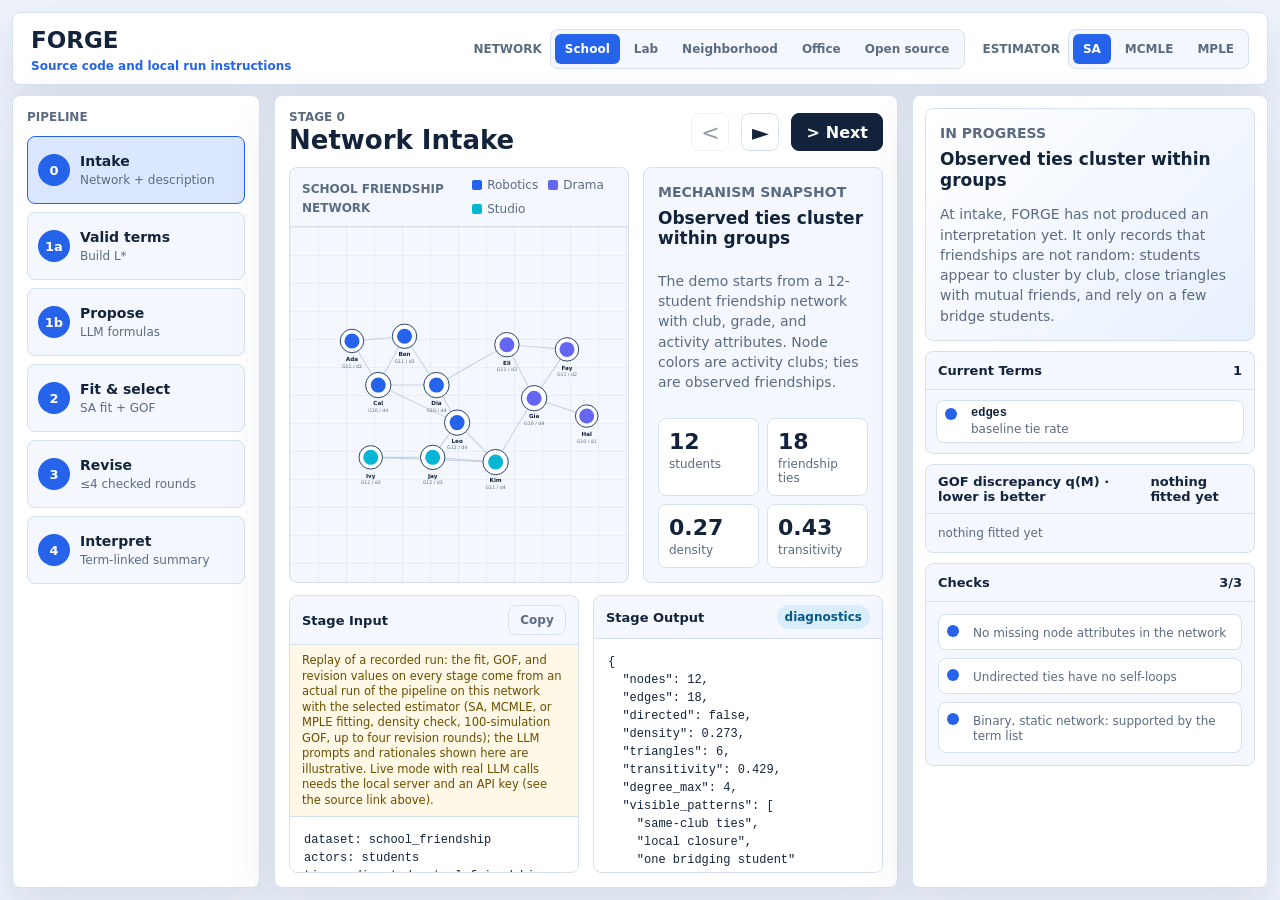
==== commit b0bae7bb: "Five example networks and selectable estimators (SA, MCMLE, MPLE) Add a directed office advice netwo" ====
--- a/index.html
+++ b/index.html
@@ -14,9 +14,15 @@
           <a class="source-link" href="https://github.com/yidans/forge-demo">Source code and local run instructions</a>
         </div>
         <div class="top-actions">
-          <div class="network-picker" aria-label="Choose demo network">
-            <span class="network-label">Network</span>
-            <div id="network-picker" class="network-options"></div>
+          <div class="picker-row">
+            <div class="network-picker" aria-label="Choose demo network">
+              <span class="network-label">Network</span>
+              <div id="network-picker" class="network-options"></div>
+            </div>
+            <div class="network-picker" aria-label="Choose estimator">
+              <span class="network-label">Estimator</span>
+              <div id="estimator-picker" class="network-options"></div>
+            </div>
           </div>
           <div class="run-status" aria-live="polite">
             <span class="status-dot"></span>
@@ -32,7 +38,17 @@
             <option value="school" selected>School</option>
             <option value="lab">Lab</option>
             <option value="neighborhood">Neighborhood</option>
+            <option value="office">Office (directed)</option>
+            <option value="opensource">Open source</option>
             <option value="custom">Custom JSON</option>
+          </select>
+        </div>
+        <div class="live-field">
+          <label for="live-estimator">Estimator</label>
+          <select id="live-estimator">
+            <option value="sa" selected>SA</option>
+            <option value="mcmle">MCMLE</option>
+            <option value="mple">MPLE</option>
           </select>
         </div>
         <div class="live-field">
@@ -136,7 +152,7 @@
                 <span>Stage Input</span>
                 <button id="copy-prompt" class="ghost-button" type="button">Copy</button>
               </div>
-              <p id="replay-note" class="replay-note">Replay of a recorded run: the fit, GOF, and revision values on every stage come from an actual run of the pipeline on this network (SA fitting, density check, 100-simulation GOF, four revision rounds); the LLM prompts and rationales shown here are illustrative. Live mode with real LLM calls needs the local server and an API key (see the source link above).</p>
+              <p id="replay-note" class="replay-note">Replay of a recorded run: the fit, GOF, and revision values on every stage come from an actual run of the pipeline on this network with the selected estimator (SA, MCMLE, or MPLE fitting, density check, 100-simulation GOF, up to four revision rounds); the LLM prompts and rationales shown here are illustrative. Live mode with real LLM calls needs the local server and an API key (see the source link above).</p>
               <pre id="prompt-view" class="code-panel"></pre>
             </div>
             <div class="evidence-panel">
--- a/styles.css
+++ b/styles.css
@@ -1238,3 +1238,20 @@
 .replay-note[hidden] {
   display: none;
 }
+
+
+/* Estimator picker next to the network picker; directed edges. */
+.picker-row {
+  display: flex;
+  flex-wrap: wrap;
+  justify-content: flex-end;
+  gap: 10px 18px;
+}
+
+.edge.directed {
+  opacity: 0.7;
+}
+
+body.forge-live .picker-row {
+  display: none;
+}
